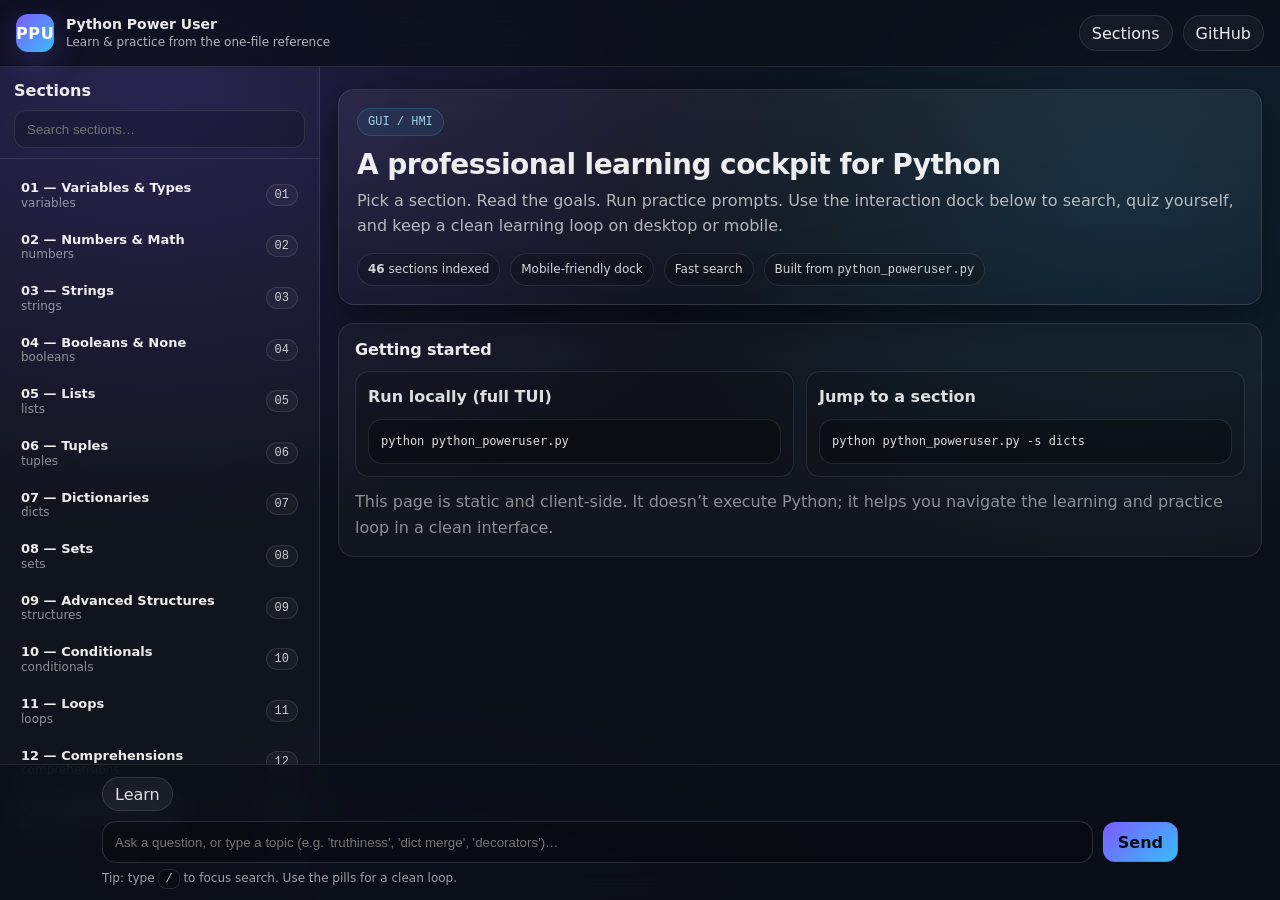
==== docs/index.html @ 06b6f8d7 "UI: make lesson step pills clickable Render flow step pills as buttons and handle step navigation so" ====
<!doctype html>
<html lang="en">
  <head>
    <meta charset="UTF-8" />
    <meta name="viewport" content="width=device-width,initial-scale=1" />
    <meta name="description" content="Python Power User — interactive learning interface for the one-file Python reference." />
    <title>Python Power User</title>
    <link rel="icon" href="./assets/favicon.svg" type="image/svg+xml" />
    <link rel="stylesheet" href="./assets/app.css?v=2026-04-15-ppu-flow-16" />
  </head>
  <body>
    <div class="app" id="appRoot">
      <header class="topbar">
        <div class="brand">
          <div class="brandMark" aria-hidden="true">PPU</div>
          <div class="brandText">
            <div class="brandTitle">Python Power User</div>
            <div class="brandSubtitle">Learn & practice from the one-file reference</div>
          </div>
        </div>

        <div class="topActions">
          <button class="ghost" id="btnToggleNav" type="button" aria-label="Toggle navigation">Sections</button>
          <a class="ghost" href="https://github.com/StewAlexander-com/Python-Power-User" target="_blank" rel="noreferrer">GitHub</a>
        </div>
      </header>

      <div class="shell">
        <aside class="nav" id="nav">
          <div class="navHeader">
            <div class="navTitle">Sections</div>
            <div class="navSearchWrap">
              <input id="sectionSearch" class="navSearch" type="search" placeholder="Search sections…" autocomplete="off" />
            </div>
          </div>
          <div class="navList" id="navList" role="list"></div>
        </aside>

        <main class="main" id="main">
          <div class="hero" id="hero">
            <div class="heroKicker">GUI / HMI</div>
            <h1 class="heroTitle">A professional learning cockpit for Python</h1>
            <p class="heroBody">
              Pick a section. Read the goals. Run practice prompts. Use the interaction dock below to search, quiz yourself,
              and keep a clean learning loop on desktop or mobile.
            </p>
            <div class="heroChips" id="heroChips"></div>
          </div>

          <article class="content" id="content" aria-live="polite">
            <section class="card">
              <div class="cardTitle">Getting started</div>
              <div class="cardBody">
                <div class="callouts">
                  <div class="callout">
                    <div class="calloutTitle">Run locally (full TUI)</div>
                    <pre class="code"><code>python python_poweruser.py</code></pre>
                  </div>
                  <div class="callout">
                    <div class="calloutTitle">Jump to a section</div>
                    <pre class="code"><code>python python_poweruser.py -s dicts</code></pre>
                  </div>
                </div>
                <div class="muted">
                  This page is static and client-side. It doesn’t execute Python; it helps you navigate the learning and practice
                  loop in a clean interface.
                </div>
              </div>
            </section>
          </article>
        </main>
      </div>

      <section class="dock" id="dock" aria-label="Interaction dock">
        <div class="dockInner">
          <div class="dockPills" id="dockPills" role="list">
            <button class="pill" type="button" data-action="learn">Learn</button>
          </div>

          <form class="dockRow" id="dockForm">
            <label class="srOnly" for="dockInput">Ask or search</label>
            <input
              id="dockInput"
              class="dockInput"
              type="text"
              placeholder="Ask a question, or type a topic (e.g. 'truthiness', 'dict merge', 'decorators')…"
              autocomplete="off"
            />
            <button class="primary" type="submit">Send</button>
          </form>
          <div class="dockHint" id="dockHint">Tip: type <span class="kbd">/</span> to focus search. Use the pills for a clean loop.</div>
        </div>
      </section>
    </div>

    <script type="module" src="./assets/app.js?v=2026-04-15-ppu-flow-16"></script>
  </body>
</html>
---- docs/assets/app.css ----
:root{
  --bg: #0b0f18;
  --panel: rgba(255,255,255,.04);
  --panel2: rgba(255,255,255,.06);
  --border: rgba(255,255,255,.10);
  --text: rgba(255,255,255,.92);
  --muted: rgba(255,255,255,.68);
  --muted2: rgba(255,255,255,.52);
  --accent: #7c5cff;
  --accent2: #38bdf8;
  --danger: #fb7185;
  --shadow: 0 12px 48px rgba(0,0,0,.55);
  --radius: 16px;
  --radius2: 12px;
  --mono: ui-monospace, SFMono-Regular, Menlo, Monaco, Consolas, "Liberation Mono","Courier New", monospace;
  --sans: ui-sans-serif, system-ui, -apple-system, Segoe UI, Roboto, "Helvetica Neue", Arial, "Noto Sans", "Liberation Sans", sans-serif;
}

*{ box-sizing: border-box; }
html,body{ height:100%; }
body{
  margin:0;
  font-family: var(--sans);
  color: var(--text);
  background:
    radial-gradient(1200px 800px at 12% 10%, rgba(124,92,255,.22), transparent 55%),
    radial-gradient(900px 700px at 88% 20%, rgba(56,189,248,.14), transparent 55%),
    radial-gradient(900px 700px at 35% 120%, rgba(124,92,255,.10), transparent 55%),
    var(--bg);
}

.srOnly{
  position:absolute !important;
  width:1px;height:1px;
  padding:0;margin:-1px;
  overflow:hidden;clip:rect(0,0,0,0);
  white-space:nowrap;border:0;
}

.app{
  min-height:100%;
  display:flex;
  flex-direction:column;
}

.topbar{
  position:sticky;
  top:0;
  z-index:40;
  display:flex;
  align-items:center;
  justify-content:space-between;
  padding:14px 16px;
  backdrop-filter: blur(14px);
  background: rgba(11,15,24,.72);
  border-bottom:1px solid var(--border);
}

.brand{ display:flex; gap:12px; align-items:center; }
.brandMark{
  width:38px;height:38px;
  border-radius: 12px;
  display:grid; place-items:center;
  font-weight: 800;
  letter-spacing:.6px;
  color:white;
  background: linear-gradient(135deg, rgba(124,92,255,1), rgba(56,189,248,1));
  box-shadow: 0 10px 30px rgba(124,92,255,.25);
}
.brandTitle{ font-weight: 750; font-size: 14px; line-height: 1.1; }
.brandSubtitle{ font-size:12px; color:var(--muted); margin-top:2px; }
.topActions{ display:flex; gap:10px; align-items:center; }

button, a{
  font: inherit;
}
a{ color: inherit; text-decoration: none; }

.ghost{
  display:inline-flex;
  align-items:center;
  gap:8px;
  height:36px;
  padding:0 12px;
  border-radius: 999px;
  border:1px solid var(--border);
  background: rgba(255,255,255,.04);
  color: var(--text);
  cursor:pointer;
}
.ghost:hover{ background: rgba(255,255,255,.06); }

.primary{
  height:40px;
  padding:0 14px;
  border-radius: 12px;
  border: 1px solid rgba(124,92,255,.45);
  background: linear-gradient(135deg, rgba(124,92,255,1), rgba(56,189,248,1));
  color: #07101a;
  font-weight: 750;
  cursor:pointer;
}
.primary:hover{ filter: brightness(1.04); }

.shell{
  flex:1;
  display:grid;
  grid-template-columns: 320px 1fr;
  min-height: 0;
}

.nav{
  border-right:1px solid var(--border);
  background: rgba(255,255,255,.02);
  min-height:0;
}

@keyframes nudgePulse {
  0%   { box-shadow: 0 0 0 rgba(124,92,255,0); border-color: rgba(255,255,255,.10); }
  30%  { box-shadow: 0 0 0 7px rgba(124,92,255,.16), 0 0 44px rgba(56,189,248,.22); border-color: rgba(124,92,255,.45); }
  70%  { box-shadow: 0 0 0 12px rgba(56,189,248,.14), 0 0 56px rgba(124,92,255,.22); border-color: rgba(56,189,248,.40); }
  100% { box-shadow: 0 0 0 rgba(124,92,255,0); border-color: rgba(255,255,255,.10); }
}

@keyframes nudgeGlowCard {
  0%   { box-shadow: var(--shadow); transform: translateY(0); }
  35%  { box-shadow: 0 12px 48px rgba(0,0,0,.55), 0 0 0 7px rgba(124,92,255,.16), 0 0 58px rgba(56,189,248,.16); transform: translateY(-1px); }
  100% { box-shadow: var(--shadow); transform: translateY(0); }
}

.navNudgePulse{
  animation: nudgePulse 1.6s ease-out 1;
}

.inputNudgePulse{
  animation: nudgePulse 1.6s ease-out 1;
}

.listNudgePulse{
  animation: nudgePulse 1.6s ease-out 1;
}

.nudgeCardPulse{
  animation: nudgeGlowCard 1.4s ease-out 1;
  border-color: rgba(124,92,255,.32);
}

.nudgeSteps{
  margin-top: 10px;
  display:flex;
  flex-wrap: wrap;
  gap: 10px;
}
.nudgeStep{
  display:flex;
  align-items:center;
  gap: 8px;
  padding: 8px 10px;
  border-radius: 999px;
  border: 1px solid rgba(255,255,255,.10);
  background: rgba(0,0,0,.16);
  color: rgba(255,255,255,.78);
  font-size: 12px;
}
.nudgeStepNum{
  width: 18px;
  height: 18px;
  border-radius: 999px;
  display:grid;
  place-items:center;
  font-family: var(--mono);
  font-size: 11px;
  color: rgba(255,255,255,.92);
  background: linear-gradient(135deg, rgba(124,92,255,1), rgba(56,189,248,1));
}
.nudgeHint{
  margin-top: 10px;
}
.navHeader{
  padding:14px 14px 10px;
  border-bottom:1px solid var(--border);
}
.navTitle{ font-weight: 750; margin-bottom: 10px; }
.navSearchWrap{ display:flex; }
.navSearch{
  width:100%;
  height:38px;
  padding:0 12px;
  border-radius: 12px;
  border: 1px solid var(--border);
  background: rgba(0,0,0,.18);
  color: var(--text);
  outline:none;
}
.navSearch:focus{ border-color: rgba(56,189,248,.45); box-shadow: 0 0 0 4px rgba(56,189,248,.12); }

.navList{
  padding:10px;
  overflow:auto;
  height: calc(100vh - 64px - 140px);
}

.navItem{
  display:flex;
  align-items:center;
  justify-content:space-between;
  gap:10px;
  padding:10px 10px;
  border-radius: 12px;
  border:1px solid transparent;
  cursor:pointer;
}
.navItem:hover{ background: rgba(255,255,255,.04); border-color: rgba(255,255,255,.06); }
.navItem[aria-selected="true"]{ background: rgba(124,92,255,.14); border-color: rgba(124,92,255,.30); }
.navItemTitle{ font-weight:650; font-size: 13px; line-height: 1.2; }
.navItemMeta{ color: var(--muted2); font-size: 12px; }
.badge{
  font-family: var(--mono);
  font-size: 12px;
  padding: 3px 8px;
  border-radius: 999px;
  border: 1px solid rgba(255,255,255,.10);
  color: rgba(255,255,255,.78);
  background: rgba(255,255,255,.04);
}

.main{
  min-height:0;
  overflow:auto;
  padding: 22px 18px 170px;
}

.hero{
  max-width: 980px;
  margin: 0 auto 18px;
  padding: 18px 18px;
  border-radius: var(--radius);
  border: 1px solid var(--border);
  background: linear-gradient(180deg, rgba(255,255,255,.06), rgba(255,255,255,.02));
  box-shadow: var(--shadow);
}
.heroKicker{
  display:inline-block;
  font-family: var(--mono);
  font-size: 12px;
  padding: 6px 10px;
  border-radius: 999px;
  border: 1px solid rgba(56,189,248,.22);
  background: rgba(56,189,248,.08);
  color: rgba(209, 250, 229, .0);
  color: rgba(180, 230, 255, .88);
}
.heroTitle{ margin: 12px 0 8px; font-size: 28px; letter-spacing: -0.02em; }
.heroBody{ margin:0 0 14px; color: var(--muted); line-height: 1.55; }
.heroChips{ display:flex; flex-wrap:wrap; gap:10px; }
.chip{
  border-radius: 999px;
  padding: 8px 10px;
  border: 1px solid rgba(255,255,255,.10);
  background: rgba(0,0,0,.16);
  color: rgba(255,255,255,.82);
  font-size: 12px;
}

.content{
  max-width: 980px;
  margin: 0 auto;
  display:flex;
  flex-direction:column;
  gap: 12px;
}
.card{
  border-radius: var(--radius);
  border:1px solid var(--border);
  background: rgba(255,255,255,.03);
  padding: 16px 16px;
}
.cardTitle{
  font-weight: 800;
  letter-spacing: -.01em;
  margin-bottom: 10px;
}
.cardBody{ color: var(--muted); line-height: 1.6; }
.muted{ color: var(--muted2); }

.callouts{
  display:grid;
  grid-template-columns: 1fr 1fr;
  gap: 12px;
  margin: 12px 0;
}

.practiceRow{
  display:flex;
  align-items:center;
  gap: 10px;
  padding: 12px;
  border-radius: 14px;
  border: 1px solid rgba(255,255,255,.10);
  background: rgba(0,0,0,.16);
}
.practiceLabel{
  font-family: var(--mono);
  font-size: 12px;
  padding: 6px 10px;
  border-radius: 999px;
  border: 1px solid rgba(56,189,248,.22);
  background: rgba(56,189,248,.08);
  color: rgba(180, 230, 255, .92);
  flex: 0 0 auto;
}
.practicePrompt{
  color: rgba(255,255,255,.78);
  font-size: 13px;
  line-height: 1.35;
  flex: 1 1 auto;
  min-width: 0;
}
.practicePromptTitle{
  font-family: var(--mono);
  font-size: 12px;
  color: rgba(180, 230, 255, .92);
  margin-bottom: 6px;
}
.practicePromptText{
  color: rgba(255,255,255,.92);
  font-weight: 750;
}
.practicePromptContextTitle{
  margin-top: 10px;
  font-family: var(--mono);
  font-size: 12px;
  color: rgba(255,255,255,.70);
}
.practiceCTA{
  flex: 0 0 auto;
  border-color: rgba(124,92,255,.30);
  box-shadow: 0 0 0 rgba(124,92,255,0);
}
.practiceCTA:hover{
  border-color: rgba(56,189,248,.35);
  box-shadow: 0 0 0 6px rgba(56,189,248,.10), 0 0 30px rgba(124,92,255,.14);
}

/* Teachings entry row (hide practice by default on section card) */
.learnRow{
  display:flex;
  align-items:flex-start;
  gap: 10px;
  padding: 12px;
  border-radius: 14px;
  border: 1px solid rgba(255,255,255,.10);
  background: rgba(0,0,0,.16);
}
.learnLabel{
  font-family: var(--mono);
  font-size: 12px;
  padding: 6px 10px;
  border-radius: 999px;
  border: 1px solid rgba(56,189,248,.22);
  background: rgba(56,189,248,.08);
  color: rgba(180, 230, 255, .92);
  flex: 0 0 auto;
}
.learnBody{ flex: 1 1 auto; min-width: 0; }
.learnTitle{
  color: rgba(255,255,255,.92);
  font-weight: 850;
  letter-spacing: -0.01em;
}
.learnActions{
  display:flex;
  gap: 10px;
  flex-wrap:wrap;
  margin-top: 10px;
}

.practiceFlow{
  display:flex;
  flex-wrap:wrap;
  gap: 10px;
}
.practiceStep{
  display:flex;
  align-items:center;
  gap: 8px;
  padding: 8px 10px;
  border-radius: 999px;
  border: 1px solid rgba(255,255,255,.10);
  background: rgba(0,0,0,.16);
  color: rgba(255,255,255,.78);
  font-size: 12px;
}

.answerBox{
  border-radius: 14px;
  border: 1px solid rgba(124,92,255,.22);
  background: linear-gradient(180deg, rgba(124,92,255,.10), rgba(0,0,0,.14));
  padding: 12px;
}
.answerLabel{
  display:block;
  font-weight: 800;
  color: rgba(255,255,255,.90);
  margin-bottom: 8px;
}
.answerInput{
  width: 100%;
  resize: vertical;
  min-height: 88px;
  padding: 10px 10px;
  border-radius: 14px;
  border: 1px solid rgba(255,255,255,.14);
  background: rgba(0,0,0,.22);
  color: var(--text);
  outline:none;
  font-family: var(--mono);
  font-size: 12px;
  line-height: 1.5;
}
.answerInput:focus{
  border-color: rgba(56,189,248,.45);
  box-shadow: 0 0 0 4px rgba(56,189,248,.12);
}
.answerActions{
  display:flex;
  gap: 10px;
  flex-wrap:wrap;
  margin-top: 10px;
  align-items:center;
}
.answerActions .spacer{
  flex: 1 1 auto;
}

/* Progressive learning flow (reduce clutter, emphasize the question) */
.flowSteps{
  display:flex;
  gap:8px;
  overflow:auto;
  padding-bottom: 10px;
  margin-bottom: 10px;
}
.flowStep{
  flex: 0 0 auto;
  display:flex;
  align-items:center;
  gap:8px;
  padding: 8px 10px;
  border-radius: 999px;
  border: 1px solid rgba(255,255,255,.10);
  background: rgba(0,0,0,.16);
  color: rgba(255,255,255,.72);
  font-size: 12px;
  cursor: pointer;
  user-select: none;
  appearance: none;
  -webkit-appearance: none;
  text-align: left;
}
.flowStep:disabled{
  opacity: .6;
  cursor: not-allowed;
}
.flowStep:hover{
  border-color: rgba(255,255,255,.18);
}
.flowStep.active{
  border-color: rgba(56,189,248,.35);
  background: rgba(56,189,248,.08);
  color: rgba(255,255,255,.86);
}
.flowStep.done{
  border-color: rgba(124,92,255,.22);
  background: rgba(124,92,255,.08);
}
.flowStepNum{
  width: 18px;
  height: 18px;
  border-radius: 999px;
  display:grid;
  place-items:center;
  font-family: var(--mono);
  font-size: 11px;
  color: rgba(255,255,255,.92);
  background: linear-gradient(135deg, rgba(124,92,255,1), rgba(56,189,248,1));
}
.flowStepText{ white-space: nowrap; }
.flowPanel{ margin-top: 6px; }
.flowHeadline{
  font-weight: 850;
  color: rgba(255,255,255,.92);
  letter-spacing: -0.01em;
  margin: 6px 0 10px;
}
.flowPromptBig{
  border-radius: 14px;
  border: 1px solid rgba(56,189,248,.22);
  background: linear-gradient(180deg, rgba(56,189,248,.10), rgba(0,0,0,.14));
  padding: 12px;
}
.flowPromptLabel{
  font-family: var(--mono);
  font-size: 12px;
  color: rgba(180, 230, 255, .92);
  margin-bottom: 6px;
}
.flowPromptText{
  color: rgba(255,255,255,.92);
  font-size: 16px;
  line-height: 1.4;
  font-weight: 750;
}
.flowActions{
  margin-top: 10px;
  display:flex;
  gap: 10px;
  flex-wrap:wrap;
  align-items:center;
}
.flowNav{
  display:flex;
  gap: 10px;
  flex-wrap:wrap;
  align-items:center;
  margin-top: 14px;
  padding-top: 12px;
  border-top: 1px solid rgba(255,255,255,.08);
}
.flowNav .spacer{ flex: 1 1 auto; }
.flowTeachings{
  display:grid;
  grid-template-columns: 1fr 1fr;
  gap: 10px;
}
.flowTeach{
  border-radius: 14px;
  border: 1px solid rgba(255,255,255,.10);
  background: rgba(255,255,255,.03);
  padding: 12px;
}
.flowTeachTitle{
  font-family: var(--mono);
  font-size: 12px;
  color: rgba(56,189,248,.92);
  margin-bottom: 6px;
}
.flowTeachBody{ color: var(--muted); }
.flowList{
  display:flex;
  flex-direction:column;
  gap: 10px;
  margin-top: 10px;
}
.flowListItem{
  text-align:left;
  display:flex;
  gap: 10px;
  align-items:flex-start;
  padding: 12px;
  border-radius: 14px;
  border: 1px solid rgba(255,255,255,.10);
  background: rgba(0,0,0,.16);
  color: rgba(255,255,255,.86);
  cursor:pointer;
}
.flowListItem:hover{ border-color: rgba(56,189,248,.26); }
.flowListItem.active{
  border-color: rgba(124,92,255,.30);
  box-shadow: 0 0 0 6px rgba(124,92,255,.10);
}
.flowListNum{
  flex: 0 0 auto;
  width: 22px;
  height: 22px;
  border-radius: 999px;
  display:grid;
  place-items:center;
  font-family: var(--mono);
  font-size: 11px;
  background: rgba(255,255,255,.06);
  border: 1px solid rgba(255,255,255,.10);
  color: rgba(255,255,255,.86);
}
.flowListText{ flex: 1 1 auto; line-height: 1.35; }
.flowAnswerInput{ font-size: 13px; }
.flowEval{ margin-top: 12px; display:flex; flex-direction:column; gap: 10px; }
.flowEvalRow{
  border-radius: 14px;
  border: 1px solid rgba(255,255,255,.10);
  background: rgba(0,0,0,.16);
  padding: 12px;
}
.flowEvalQ{ display:flex; gap: 10px; align-items:flex-start; }
.flowEvalNum{
  font-family: var(--mono);
  font-size: 12px;
  padding: 4px 8px;
  border-radius: 999px;
  border: 1px solid rgba(255,255,255,.10);
  background: rgba(255,255,255,.04);
  color: rgba(255,255,255,.78);
  flex: 0 0 auto;
}
.flowEvalText{ color: rgba(255,255,255,.86); line-height: 1.35; }
.flowEvalBtns{ margin-top: 10px; display:flex; gap: 10px; flex-wrap:wrap; }
.flowGradeBtn{
  height: 34px;
  padding: 0 12px;
  border-radius: 999px;
  border: 1px solid rgba(255,255,255,.12);
  background: rgba(255,255,255,.05);
  color: rgba(255,255,255,.86);
  cursor:pointer;
}
.flowGradeBtn.active{
  border-color: rgba(56,189,248,.35);
  background: rgba(56,189,248,.10);
}
.flowFeedback{ display:flex; gap: 10px; flex-wrap:wrap; margin-top: 10px; }
.flowFeedbackStat{
  display:flex;
  align-items:center;
  gap: 8px;
  padding: 8px 10px;
  border-radius: 999px;
  border: 1px solid rgba(255,255,255,.10);
  background: rgba(0,0,0,.16);
  color: rgba(255,255,255,.86);
  font-size: 12px;
}

/* Teachings list */
.teachList{
  margin: 10px 0 12px;
  padding: 0;
  list-style: none;
  display:flex;
  flex-direction:column;
  gap: 10px;
}
.teachHeading{
  padding: 8px 2px 0;
  border: 0;
  background: transparent;
  color: rgba(255,255,255,.92);
  font-weight: 900;
  letter-spacing: -0.01em;
  font-size: 14px;
}
.teachItem{
  display: grid;
  grid-template-columns: 14px 1fr;
  column-gap: 6px;
  padding: 12px 12px;
  border-radius: 14px;
  border: 1px solid rgba(255,255,255,.10);
  background: rgba(0,0,0,.16);
  color: rgba(255,255,255,.86);
  line-height: 1.45;
}
.teachItem::before{
  content: "•";
  grid-column: 1;
  grid-row: 1;
  display:block;
  width: 14px;
  color: rgba(56,189,248,.85);
  font-weight: 900;
}
.teachText{
  grid-column: 2;
  display:block;
  color: rgba(255,255,255,.90);
  font-weight: 750;
}
.teachExample{
  grid-column: 2;
  margin-top: 10px;
}
.teachExample .code{
  margin: 0;
  background: rgba(0,0,0,.22);
}

@media (max-width: 980px){
  .flowTeachings{ grid-template-columns: 1fr; }
}
.callout{
  border-radius: 14px;
  border: 1px solid rgba(255,255,255,.10);
  background: rgba(0,0,0,.16);
  padding: 12px;
}
.calloutTitle{ font-weight: 700; color: rgba(255,255,255,.86); margin-bottom: 8px; }

.sectionHeader{
  display:flex;
  align-items:flex-start;
  justify-content:space-between;
  gap: 12px;
}
.sectionTitle{
  font-size: 22px;
  font-weight: 850;
  margin: 0 0 8px;
  letter-spacing: -0.02em;
}
.sectionKey{
  font-family: var(--mono);
  color: rgba(255,255,255,.70);
  font-size: 12px;
}
.goals{
  display:grid;
  grid-template-columns: 1fr 1fr;
  gap: 10px;
  margin-top: 10px;
}
.goal{
  border-radius: 14px;
  border: 1px solid rgba(255,255,255,.10);
  background: rgba(255,255,255,.03);
  padding: 12px;
}
.goalTitle{
  font-family: var(--mono);
  font-size: 12px;
  color: rgba(56,189,248,.92);
  margin-bottom: 6px;
}
.goalText{ color: var(--muted); }

.code{
  margin: 10px 0 0;
  padding: 12px;
  border-radius: 14px;
  border: 1px solid rgba(255,255,255,.10);
  background: rgba(0,0,0,.26);
  overflow:auto;
  font-family: var(--mono);
  font-size: 12px;
  line-height: 1.5;
  color: rgba(255,255,255,.86);
}

/* Rendered comment-markdown blocks (human readable) */
.mdBlock{
  margin-top: 10px;
  padding: 12px;
  border-radius: 14px;
  border: 1px solid rgba(255,255,255,.10);
  background: rgba(0,0,0,.18);
  color: rgba(255,255,255,.86);
}
.mdH{
  font-weight: 950;
  color: rgba(255,255,255,.92);
  letter-spacing: -0.01em;
  margin: 0 0 8px;
  font-size: 16px;
  line-height: 1.25;
}
.mdP{
  margin: 8px 0 0;
  color: rgba(255,255,255,.84);
  line-height: 1.55;
}
.mdList{
  margin: 8px 0 0;
  padding-left: 18px;
}
.mdLi{ margin: 6px 0; color: rgba(255,255,255,.84); }
.mdCallout{
  margin-top: 10px;
  padding: 10px 10px;
  border-radius: 12px;
  border: 1px solid rgba(56,189,248,.22);
  background: rgba(56,189,248,.08);
  color: rgba(180, 230, 255, .92);
}
.mdWarn{
  margin-top: 10px;
  padding: 10px 10px;
  border-radius: 12px;
  border: 1px solid rgba(251,113,133,.25);
  background: rgba(251,113,133,.08);
  color: rgba(255,255,255,.90);
}
.mdRawLabel{
  margin-top: 12px;
  font-family: var(--mono);
  font-size: 12px;
  color: rgba(255,255,255,.70);
}

.dock{
  position: fixed;
  left: 0; right: 0; bottom: 0;
  z-index: 50;
  border-top: 1px solid var(--border);
  background: rgba(11,15,24,.78);
  backdrop-filter: blur(14px);
}
.dockInner{
  max-width: 1100px;
  margin: 0 auto;
  padding: 12px 12px 14px;
}
.dockPills{
  display:flex;
  gap: 10px;
  overflow:auto;
  padding-bottom: 10px;
}
.pill{
  flex: 0 0 auto;
  height: 34px;
  padding: 0 12px;
  border-radius: 999px;
  border: 1px solid rgba(255,255,255,.12);
  background: rgba(255,255,255,.05);
  color: rgba(255,255,255,.86);
  cursor:pointer;
}
.pill:hover{ background: rgba(255,255,255,.07); }

.dockRow{
  display:flex;
  gap: 10px;
  align-items:center;
}
.dockInput{
  flex:1;
  height: 42px;
  padding: 0 12px;
  border-radius: 14px;
  border: 1px solid rgba(255,255,255,.14);
  background: rgba(0,0,0,.22);
  color: var(--text);
  outline:none;
}
.dockInput:focus{ border-color: rgba(124,92,255,.45); box-shadow: 0 0 0 4px rgba(124,92,255,.12); }
.dockHint{
  margin-top: 8px;
  font-size: 12px;
  color: rgba(255,255,255,.60);
}
.kbd{
  font-family: var(--mono);
  padding: 2px 6px;
  border-radius: 8px;
  border: 1px solid rgba(255,255,255,.12);
  background: rgba(0,0,0,.18);
  color: rgba(255,255,255,.78);
}

@media (max-width: 980px){
  .shell{ grid-template-columns: 280px 1fr; }
  .callouts{ grid-template-columns: 1fr; }
  .goals{ grid-template-columns: 1fr; }
  .practiceRow{ align-items:flex-start; }
}

@media (max-width: 820px){
  .shell{ grid-template-columns: 1fr; }
  .nav{
    position: fixed;
    top: 64px;
    left: 0;
    right: 0;
    height: calc(100vh - 64px - 140px);
    transform: translateY(-8px);
    opacity: 0;
    pointer-events: none;
    transition: opacity .18s ease, transform .18s ease;
    border-right: none;
    border-bottom: 1px solid var(--border);
    z-index: 45;
  }
  .nav[data-open="true"]{
    opacity: 1;
    transform: translateY(0);
    pointer-events: auto;
  }
  .navList{ height: calc(100% - 78px); }
  .main{ padding-bottom: 190px; }
  .heroTitle{ font-size: 24px; }
}
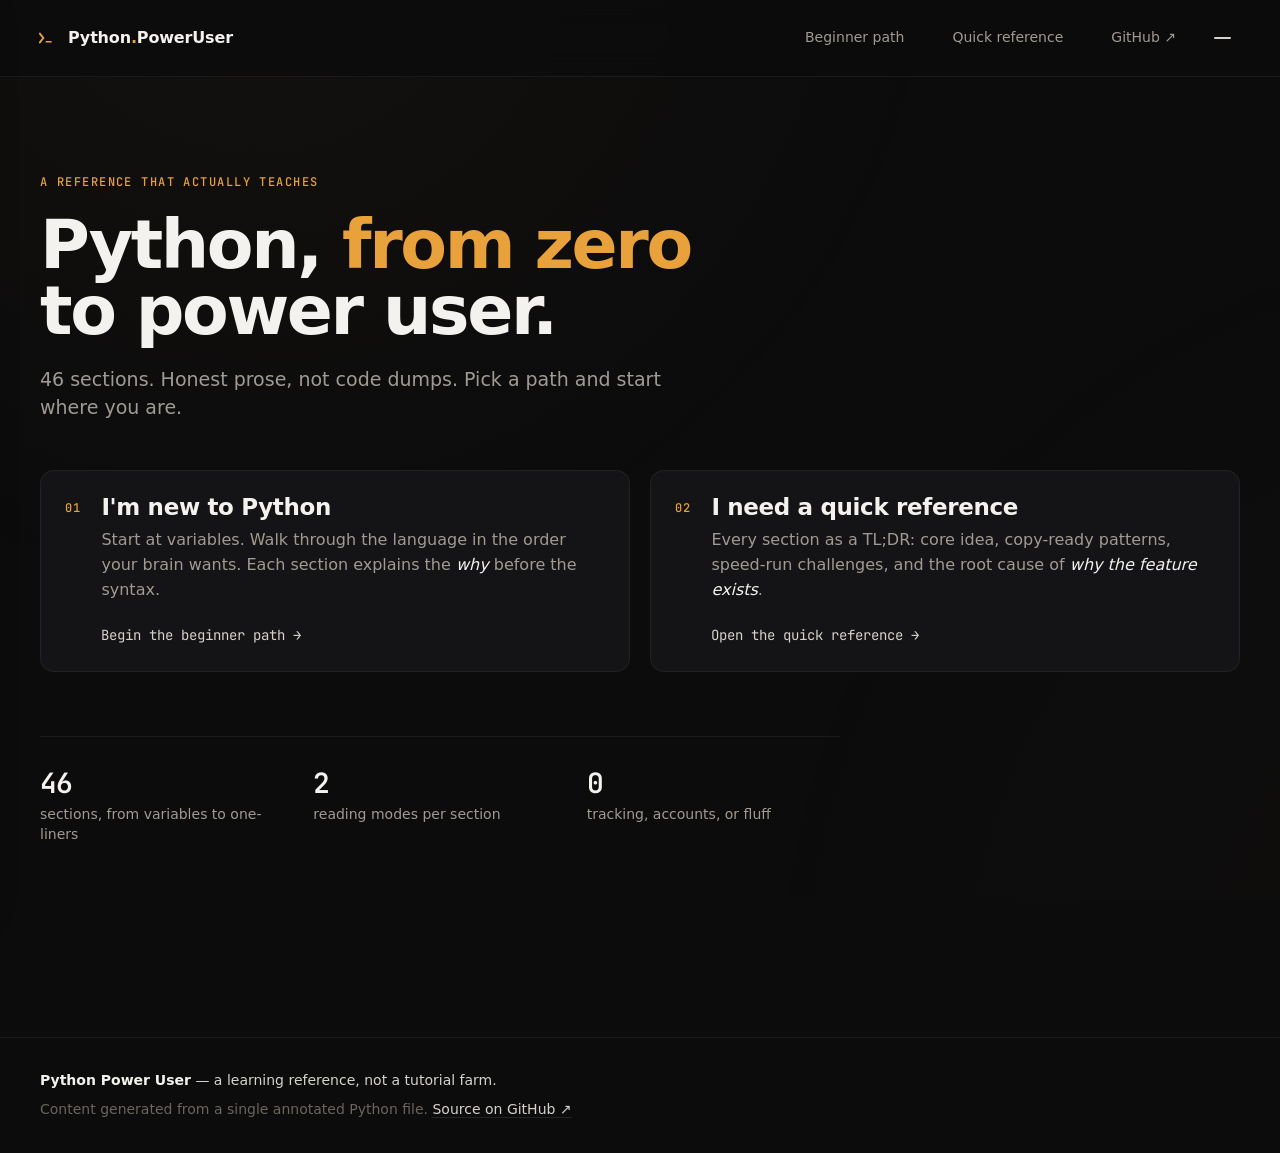
==== commit 149f5853: "Rebuild GitHub Pages: teaching-first, mobile-first, poka-yoke Ground-up rewrite of docs/ — the previ" ====
--- a/docs/index.html
+++ b/docs/index.html
@@ -1,99 +1,199 @@
 <!doctype html>
 <html lang="en">
-  <head>
-    <meta charset="UTF-8" />
-    <meta name="viewport" content="width=device-width,initial-scale=1" />
-    <meta name="description" content="Python Power User — interactive learning interface for the one-file Python reference." />
-    <title>Python Power User</title>
-    <link rel="icon" href="./assets/favicon.svg" type="image/svg+xml" />
-    <link rel="stylesheet" href="./assets/app.css?v=2026-04-15-ppu-flow-16" />
-  </head>
-  <body>
-    <div class="app" id="appRoot">
-      <header class="topbar">
-        <div class="brand">
-          <div class="brandMark" aria-hidden="true">PPU</div>
-          <div class="brandText">
-            <div class="brandTitle">Python Power User</div>
-            <div class="brandSubtitle">Learn & practice from the one-file reference</div>
+<head>
+<meta charset="utf-8" />
+<meta name="viewport" content="width=device-width, initial-scale=1, viewport-fit=cover" />
+<meta name="color-scheme" content="dark" />
+<meta name="theme-color" content="#0f0f10" />
+<title>Python Power User — a reference that actually teaches</title>
+<meta name="description" content="46 sections from zero to power user. Clean, dark, and honest about what you need to know." />
+<link rel="icon" href="assets/favicon.svg" type="image/svg+xml" />
+
+<!-- Fonts: Satoshi (Fontshare) + JetBrains Mono (Google) -->
+<link rel="preconnect" href="https://fonts.googleapis.com">
+<link rel="preconnect" href="https://fonts.gstatic.com" crossorigin>
+<link rel="preconnect" href="https://api.fontshare.com">
+<link href="https://fonts.googleapis.com/css2?family=JetBrains+Mono:wght@400;500;600&display=swap" rel="stylesheet">
+<link href="https://api.fontshare.com/v2/css?f[]=satoshi@400,500,700,900&display=swap" rel="stylesheet">
+
+<link rel="stylesheet" href="base.css" />
+<link rel="stylesheet" href="style.css" />
+</head>
+<body>
+
+<!-- ============ TOP BAR ============ -->
+<header class="topbar" id="topbar">
+  <a class="brand" href="#/" aria-label="Python Power User home">
+    <svg class="brand__mark" viewBox="0 0 64 64" aria-hidden="true">
+      <path d="M18 22 L26 32 L18 42" fill="none" stroke="currentColor" stroke-width="4.5" stroke-linecap="round" stroke-linejoin="round"/>
+      <rect x="31" y="39" width="14" height="3.5" rx="1" fill="currentColor"/>
+    </svg>
+    <span class="brand__name">Python<span class="brand__dot">.</span>PowerUser</span>
+  </a>
+  <nav class="topbar__nav" aria-label="Primary">
+    <a href="#/beginner" class="topbar__link" data-path="beginner">Beginner path</a>
+    <a href="#/power" class="topbar__link" data-path="power">Quick reference</a>
+    <a href="https://github.com/stewalexander-com/Python-Power-User" target="_blank" rel="noopener" class="topbar__link topbar__link--ghost">
+      GitHub <span aria-hidden="true">↗</span>
+    </a>
+  </nav>
+  <button class="topbar__menu" id="menuBtn" aria-label="Open section list" aria-expanded="false" aria-controls="drawer">
+    <span></span><span></span><span></span>
+  </button>
+</header>
+
+<!-- ============ MOBILE / DRAWER SECTION LIST ============ -->
+<div class="drawer-backdrop" id="drawerBackdrop" hidden></div>
+<aside class="drawer" id="drawer" aria-label="Section list" hidden>
+  <div class="drawer__head">
+    <h2>Sections</h2>
+    <button class="drawer__close" id="drawerClose" aria-label="Close section list">
+      <svg viewBox="0 0 24 24" width="20" height="20" aria-hidden="true"><path d="M6 6l12 12M18 6L6 18" stroke="currentColor" stroke-width="2" stroke-linecap="round"/></svg>
+    </button>
+  </div>
+  <label class="drawer__search">
+    <svg viewBox="0 0 24 24" width="16" height="16" aria-hidden="true"><circle cx="11" cy="11" r="7" fill="none" stroke="currentColor" stroke-width="2"/><path d="M20 20l-3.5-3.5" stroke="currentColor" stroke-width="2" stroke-linecap="round"/></svg>
+    <input type="search" id="drawerSearch" placeholder="Search 46 sections…" autocomplete="off" />
+  </label>
+  <nav class="drawer__list" id="drawerList" aria-label="All sections"></nav>
+</aside>
+
+<!-- ============ MAIN ============ -->
+<main id="main" class="main">
+
+  <!-- HERO / HOME ROUTE -->
+  <section class="hero" id="view-home" data-view="home">
+    <div class="hero__inner">
+      <p class="eyebrow">A reference that actually teaches</p>
+      <h1 class="hero__title">
+        Python, <span class="amber">from zero</span><br />
+        to power user.
+      </h1>
+      <p class="hero__lede">
+        46 sections. Honest prose, not code dumps. Pick a path and start where you are.
+      </p>
+
+      <div class="paths">
+        <a href="#/beginner" class="path path--beginner">
+          <div class="path__num">01</div>
+          <div class="path__body">
+            <h3 class="path__title">I'm new to Python</h3>
+            <p class="path__desc">
+              Start at variables. Walk through the language in the order your brain wants. Each section explains the <em>why</em> before the syntax.
+            </p>
+            <span class="path__cta">Begin the beginner path →</span>
           </div>
-        </div>
+        </a>
 
-        <div class="topActions">
-          <button class="ghost" id="btnToggleNav" type="button" aria-label="Toggle navigation">Sections</button>
-          <a class="ghost" href="https://github.com/StewAlexander-com/Python-Power-User" target="_blank" rel="noreferrer">GitHub</a>
-        </div>
-      </header>
-
-      <div class="shell">
-        <aside class="nav" id="nav">
-          <div class="navHeader">
-            <div class="navTitle">Sections</div>
-            <div class="navSearchWrap">
-              <input id="sectionSearch" class="navSearch" type="search" placeholder="Search sections…" autocomplete="off" />
-            </div>
+        <a href="#/power" class="path path--power">
+          <div class="path__num">02</div>
+          <div class="path__body">
+            <h3 class="path__title">I need a quick reference</h3>
+            <p class="path__desc">
+              Every section as a TL;DR: core idea, copy-ready patterns, speed-run challenges, and the root cause of <em>why the feature exists</em>.
+            </p>
+            <span class="path__cta">Open the quick reference →</span>
           </div>
-          <div class="navList" id="navList" role="list"></div>
-        </aside>
-
-        <main class="main" id="main">
-          <div class="hero" id="hero">
-            <div class="heroKicker">GUI / HMI</div>
-            <h1 class="heroTitle">A professional learning cockpit for Python</h1>
-            <p class="heroBody">
-              Pick a section. Read the goals. Run practice prompts. Use the interaction dock below to search, quiz yourself,
-              and keep a clean learning loop on desktop or mobile.
-            </p>
-            <div class="heroChips" id="heroChips"></div>
-          </div>
-
-          <article class="content" id="content" aria-live="polite">
-            <section class="card">
-              <div class="cardTitle">Getting started</div>
-              <div class="cardBody">
-                <div class="callouts">
-                  <div class="callout">
-                    <div class="calloutTitle">Run locally (full TUI)</div>
-                    <pre class="code"><code>python python_poweruser.py</code></pre>
-                  </div>
-                  <div class="callout">
-                    <div class="calloutTitle">Jump to a section</div>
-                    <pre class="code"><code>python python_poweruser.py -s dicts</code></pre>
-                  </div>
-                </div>
-                <div class="muted">
-                  This page is static and client-side. It doesn’t execute Python; it helps you navigate the learning and practice
-                  loop in a clean interface.
-                </div>
-              </div>
-            </section>
-          </article>
-        </main>
+        </a>
       </div>
 
-      <section class="dock" id="dock" aria-label="Interaction dock">
-        <div class="dockInner">
-          <div class="dockPills" id="dockPills" role="list">
-            <button class="pill" type="button" data-action="learn">Learn</button>
-          </div>
+      <div class="hero__meta">
+        <div class="meta">
+          <div class="meta__k">46</div>
+          <div class="meta__v">sections, from variables to one-liners</div>
+        </div>
+        <div class="meta">
+          <div class="meta__k">2</div>
+          <div class="meta__v">reading modes per section</div>
+        </div>
+        <div class="meta">
+          <div class="meta__k">0</div>
+          <div class="meta__v">tracking, accounts, or fluff</div>
+        </div>
+      </div>
+    </div>
+  </section>
 
-          <form class="dockRow" id="dockForm">
-            <label class="srOnly" for="dockInput">Ask or search</label>
-            <input
-              id="dockInput"
-              class="dockInput"
-              type="text"
-              placeholder="Ask a question, or type a topic (e.g. 'truthiness', 'dict merge', 'decorators')…"
-              autocomplete="off"
-            />
-            <button class="primary" type="submit">Send</button>
-          </form>
-          <div class="dockHint" id="dockHint">Tip: type <span class="kbd">/</span> to focus search. Use the pills for a clean loop.</div>
+  <!-- SECTION BROWSER (beginner or power) -->
+  <section class="browser" id="view-browser" data-view="browser" hidden>
+    <div class="browser__head">
+      <p class="eyebrow" id="browserEyebrow">Beginner path</p>
+      <h2 class="browser__title" id="browserTitle">The 46 sections</h2>
+      <p class="browser__lede" id="browserLede">
+        Each card shows the core goal. Tap one to read.
+      </p>
+      <div class="browser__tools">
+        <label class="search">
+          <svg viewBox="0 0 24 24" width="16" height="16" aria-hidden="true"><circle cx="11" cy="11" r="7" fill="none" stroke="currentColor" stroke-width="2"/><path d="M20 20l-3.5-3.5" stroke="currentColor" stroke-width="2" stroke-linecap="round"/></svg>
+          <input type="search" id="browserSearch" placeholder="Filter sections…" autocomplete="off" />
+        </label>
+        <div class="toggle" role="tablist" aria-label="Reading mode">
+          <button class="toggle__btn" role="tab" data-mode="beginner" aria-selected="true">Beginner</button>
+          <button class="toggle__btn" role="tab" data-mode="power" aria-selected="false">Power user</button>
         </div>
-      </section>
+      </div>
+    </div>
+    <div class="browser__groups" id="browserGroups" aria-live="polite"></div>
+  </section>
+
+  <!-- SECTION VIEW -->
+  <article class="section" id="view-section" data-view="section" hidden>
+    <header class="section__head">
+      <div class="section__crumbs">
+        <a href="#/" class="crumb">Home</a>
+        <span class="crumb__sep">/</span>
+        <a href="#/beginner" class="crumb" id="crumbPath">Beginner</a>
+        <span class="crumb__sep">/</span>
+        <span class="crumb__cur" id="crumbTitle">Section</span>
+      </div>
+      <p class="section__num" id="secNum">Section 01</p>
+      <h1 class="section__title" id="secTitle">Title</h1>
+      <p class="section__why" id="secWhy">Why this matters…</p>
+
+      <div class="tabs" role="tablist" aria-label="Reading mode">
+        <button class="tabs__btn" role="tab" data-tab="teaching" aria-selected="true">Teaching</button>
+        <button class="tabs__btn" role="tab" data-tab="reference" aria-selected="false">Quick reference</button>
+      </div>
+    </header>
+
+    <div class="section__body" id="secBody">
+      <!-- rendered by app.js -->
     </div>
 
-    <script type="module" src="./assets/app.js?v=2026-04-15-ppu-flow-16"></script>
-  </body>
+    <nav class="section__nav" aria-label="Section navigation">
+      <a href="#" class="secnav secnav--prev" id="secPrev">
+        <span class="secnav__label">Previous</span>
+        <span class="secnav__title">—</span>
+      </a>
+      <a href="#" class="secnav secnav--next" id="secNext">
+        <span class="secnav__label">Next</span>
+        <span class="secnav__title">—</span>
+      </a>
+    </nav>
+  </article>
+
+</main>
+
+<footer class="footer">
+  <div class="footer__inner">
+    <p class="footer__line">
+      <strong>Python Power User</strong> — a learning reference, not a tutorial farm.
+    </p>
+    <p class="footer__line footer__muted">
+      Content generated from a single annotated Python file.
+      <a href="https://github.com/stewalexander-com/Python-Power-User" target="_blank" rel="noopener">Source on GitHub ↗</a>
+    </p>
+  </div>
+</footer>
+
+<!-- Hidden noscript fallback -->
+<noscript>
+  <div class="noscript">
+    This site reads <code>content/sections.json</code> with JavaScript to render 46 Python sections.
+    Enable JavaScript, or browse the raw JSON directly.
+  </div>
+</noscript>
+
+<script src="app.js" defer></script>
+</body>
 </html>
-
--- a/docs/base.css
+++ b/docs/base.css
@@ -0,0 +1,189 @@
+/* =========================================================
+   base.css — Python Power User
+   Design tokens, reset, typography primitives
+   Dark-mode first. Single, considered palette.
+   ========================================================= */
+
+:root {
+  /* Surfaces (dark) */
+  --bg-0:   #0c0c0d;   /* deepest — page */
+  --bg-1:   #141416;   /* elevated surfaces (cards) */
+  --bg-2:   #1c1c1f;   /* hovered / inset */
+  --bg-3:   #26262a;   /* deeper inset — code */
+
+  /* Ink */
+  --ink-0:  #f4f2ee;   /* primary text */
+  --ink-1:  #d6d3cd;   /* body */
+  --ink-2:  #a09b92;   /* muted */
+  --ink-3:  #6a655d;   /* subtle, dividers-as-text */
+
+  /* Lines */
+  --line-1: rgba(255,255,255,0.06);
+  --line-2: rgba(255,255,255,0.10);
+  --line-focus: rgba(232,161,59,0.45);
+
+  /* Accent — warm amber (Python-yellow's calmer cousin) */
+  --amber:      #e8a13b;
+  --amber-soft: #f1b55a;
+  --amber-deep: #b87a22;
+  --amber-wash: rgba(232,161,59,0.10);
+
+  /* Secondary accents (used sparingly) */
+  --leaf:   #7aa36b;   /* for "ok", #? prompts */
+  --rust:   #c46e4e;   /* for warnings in code annotations */
+
+  /* Code-token palette (restrained, not rainbow) */
+  --t-kw:      #d49a4b;   /* keywords: def, return, if */
+  --t-builtin: #c8b88a;   /* builtins: print, len */
+  --t-str:     #9ab88d;   /* strings */
+  --t-num:     #d98f6c;   /* numbers */
+  --t-com:     #6a655d;   /* comments */
+  --t-fn:      #e8d9a1;   /* function call names */
+  --t-op:      #a09b92;   /* operators */
+  --t-punc:    #8a857c;   /* punctuation */
+
+  /* Type scale */
+  --font-sans: 'Satoshi', -apple-system, BlinkMacSystemFont, 'Segoe UI', system-ui, sans-serif;
+  --font-mono: 'JetBrains Mono', ui-monospace, SFMono-Regular, 'SF Mono', Menlo, Consolas, monospace;
+
+  --text-xs:    0.75rem;   /* 12 */
+  --text-sm:    0.875rem;  /* 14 */
+  --text-base:  1rem;      /* 16 */
+  --text-md:    1.0625rem; /* 17 — body on desktop */
+  --text-lg:    1.1875rem; /* 19 */
+  --text-xl:    1.4375rem; /* 23 */
+  --text-2xl:   1.75rem;   /* 28 */
+  --text-3xl:   2.25rem;   /* 36 */
+  --text-4xl:   3rem;      /* 48 */
+  --text-hero:  clamp(2.25rem, 6.2vw, 4.25rem);
+
+  /* Spacing */
+  --sp-1: 0.25rem;
+  --sp-2: 0.5rem;
+  --sp-3: 0.75rem;
+  --sp-4: 1rem;
+  --sp-5: 1.25rem;
+  --sp-6: 1.5rem;
+  --sp-7: 2rem;
+  --sp-8: 2.5rem;
+  --sp-9: 3rem;
+  --sp-10: 4rem;
+  --sp-12: 6rem;
+
+  /* Radii */
+  --r-sm: 6px;
+  --r-md: 10px;
+  --r-lg: 14px;
+  --r-xl: 20px;
+  --r-pill: 999px;
+
+  /* Shadows */
+  --shadow-pop: 0 10px 30px rgba(0,0,0,0.35);
+  --shadow-card: 0 1px 0 rgba(255,255,255,0.02) inset, 0 12px 24px -18px rgba(0,0,0,0.6);
+
+  /* Layout */
+  --page-max: 1200px;
+  --prose-max: 68ch;
+  --radius-card: 14px;
+
+  /* Motion */
+  --ease: cubic-bezier(0.2, 0.7, 0.2, 1);
+  --dur-1: 140ms;
+  --dur-2: 240ms;
+  --dur-3: 420ms;
+}
+
+/* ---------- Reset ---------- */
+*, *::before, *::after { box-sizing: border-box; }
+html { -webkit-text-size-adjust: 100%; text-size-adjust: 100%; }
+body, h1, h2, h3, h4, p, figure, blockquote, dl, dd, ul, ol { margin: 0; }
+ul, ol { padding: 0; list-style: none; }
+img, svg, video { display: block; max-width: 100%; }
+button, input, textarea, select { font: inherit; color: inherit; }
+button { background: none; border: 0; cursor: pointer; padding: 0; }
+a { color: inherit; text-decoration: none; }
+:focus-visible { outline: 2px solid var(--line-focus); outline-offset: 2px; border-radius: 4px; }
+
+/* ---------- Base ---------- */
+html, body {
+  background: var(--bg-0);
+  color: var(--ink-1);
+  font-family: var(--font-sans);
+  font-size: var(--text-base);
+  line-height: 1.55;
+  -webkit-font-smoothing: antialiased;
+  -moz-osx-font-smoothing: grayscale;
+  text-rendering: optimizeLegibility;
+  font-feature-settings: "ss01", "ss02", "cv11";
+}
+
+/* Subtle noise/grain on body, barely visible, prevents flat feel */
+body::before {
+  content: "";
+  position: fixed;
+  inset: 0;
+  pointer-events: none;
+  background-image: radial-gradient(circle at 20% -10%, rgba(232,161,59,0.04), transparent 50%),
+                    radial-gradient(circle at 120% 110%, rgba(232,161,59,0.025), transparent 45%);
+  z-index: 0;
+}
+
+h1, h2, h3, h4 {
+  font-family: var(--font-sans);
+  color: var(--ink-0);
+  letter-spacing: -0.015em;
+  line-height: 1.1;
+  font-weight: 700;
+}
+h1 { font-weight: 900; letter-spacing: -0.025em; }
+
+p { color: var(--ink-1); }
+strong { color: var(--ink-0); font-weight: 700; }
+em { color: var(--ink-0); font-style: italic; }
+
+code, kbd, samp, pre {
+  font-family: var(--font-mono);
+  font-size: 0.93em;
+  font-variant-ligatures: none;
+}
+
+/* Inline code (inside prose) */
+p > code, li > code, .prose code:not(pre code), .inline-code {
+  background: var(--bg-2);
+  color: var(--amber-soft);
+  border: 1px solid var(--line-1);
+  padding: 0.10em 0.38em;
+  border-radius: 5px;
+  font-size: 0.88em;
+  white-space: nowrap;
+}
+
+a { color: var(--ink-0); border-bottom: 1px solid var(--line-2); transition: color var(--dur-1) var(--ease), border-color var(--dur-1) var(--ease); }
+a:hover { color: var(--amber); border-bottom-color: var(--amber); }
+
+/* Utility */
+.eyebrow {
+  font-family: var(--font-mono);
+  font-size: var(--text-xs);
+  letter-spacing: 0.12em;
+  text-transform: uppercase;
+  color: var(--amber);
+  font-weight: 500;
+}
+
+.amber { color: var(--amber); }
+
+/* Scrollbar — subtle */
+* { scrollbar-width: thin; scrollbar-color: var(--bg-3) transparent; }
+*::-webkit-scrollbar { width: 10px; height: 10px; }
+*::-webkit-scrollbar-track { background: transparent; }
+*::-webkit-scrollbar-thumb { background: var(--bg-3); border-radius: 10px; border: 2px solid transparent; background-clip: padding-box; }
+*::-webkit-scrollbar-thumb:hover { background: var(--ink-3); background-clip: padding-box; border: 2px solid transparent; }
+
+/* Respect reduced motion */
+@media (prefers-reduced-motion: reduce) {
+  *, *::before, *::after {
+    animation-duration: 0.01ms !important;
+    transition-duration: 0.01ms !important;
+  }
+}
--- a/docs/style.css
+++ b/docs/style.css
@@ -0,0 +1,810 @@
+/* =========================================================
+   style.css — Python Power User
+   Component styles: topbar, drawer, hero, browser, section
+   ========================================================= */
+
+/* ============ TOPBAR ============ */
+.topbar {
+  position: sticky;
+  top: 0;
+  z-index: 40;
+  display: grid;
+  grid-template-columns: auto 1fr auto;
+  align-items: center;
+  gap: var(--sp-4);
+  padding: var(--sp-3) var(--sp-5);
+  background: color-mix(in oklab, var(--bg-0) 85%, transparent);
+  backdrop-filter: saturate(140%) blur(14px);
+  -webkit-backdrop-filter: saturate(140%) blur(14px);
+  border-bottom: 1px solid var(--line-1);
+}
+
+.brand {
+  display: inline-flex;
+  align-items: center;
+  gap: var(--sp-2);
+  color: var(--ink-0);
+  border-bottom: 0;
+  font-weight: 700;
+  letter-spacing: -0.01em;
+}
+.brand:hover { color: var(--ink-0); }
+.brand__mark {
+  width: 28px; height: 28px;
+  color: var(--amber);
+  flex-shrink: 0;
+}
+.brand__name { font-size: var(--text-base); }
+.brand__dot { color: var(--amber); }
+
+.topbar__nav {
+  display: none;
+  gap: var(--sp-6);
+  justify-self: end;
+  align-items: center;
+}
+.topbar__link {
+  border-bottom: 0;
+  color: var(--ink-2);
+  font-size: var(--text-sm);
+  padding: var(--sp-2) var(--sp-3);
+  border-radius: var(--r-sm);
+  transition: color var(--dur-1) var(--ease), background var(--dur-1) var(--ease);
+}
+.topbar__link:hover {
+  color: var(--ink-0);
+  background: var(--bg-2);
+}
+.topbar__link--active { color: var(--amber); }
+.topbar__link--ghost { color: var(--ink-2); }
+
+.topbar__menu {
+  display: inline-flex;
+  flex-direction: column;
+  justify-content: space-between;
+  width: 44px;
+  height: 44px;
+  padding: 12px 10px;
+  border-radius: var(--r-md);
+  justify-self: end;
+  transition: background var(--dur-1) var(--ease);
+}
+.topbar__menu:hover { background: var(--bg-2); }
+.topbar__menu span {
+  display: block;
+  height: 2px;
+  background: var(--ink-1);
+  border-radius: 2px;
+  transition: transform var(--dur-2) var(--ease), opacity var(--dur-1) var(--ease);
+}
+.topbar__menu span:nth-child(2) { width: 72%; }
+.topbar__menu[aria-expanded="true"] span:nth-child(1) { transform: translateY(8px) rotate(45deg); }
+.topbar__menu[aria-expanded="true"] span:nth-child(2) { opacity: 0; }
+.topbar__menu[aria-expanded="true"] span:nth-child(3) { transform: translateY(-8px) rotate(-45deg); }
+
+@media (min-width: 760px) {
+  .topbar { padding: var(--sp-4) var(--sp-7); }
+  .topbar__nav { display: inline-flex; gap: var(--sp-4); }
+}
+@media (min-width: 960px) {
+  .topbar__nav { gap: var(--sp-6); }
+}
+
+/* ============ DRAWER (section list) ============ */
+.drawer-backdrop {
+  position: fixed;
+  inset: 0;
+  background: rgba(0,0,0,0.55);
+  backdrop-filter: blur(3px);
+  -webkit-backdrop-filter: blur(3px);
+  z-index: 50;
+  opacity: 0;
+  transition: opacity var(--dur-2) var(--ease);
+}
+.drawer-backdrop.is-open { opacity: 1; }
+
+.drawer {
+  position: fixed;
+  top: 0; bottom: 0;
+  left: 0;
+  width: min(360px, 88vw);
+  background: var(--bg-1);
+  border-right: 1px solid var(--line-2);
+  z-index: 60;
+  display: flex;
+  flex-direction: column;
+  transform: translateX(-105%);
+  transition: transform var(--dur-3) var(--ease);
+  box-shadow: var(--shadow-pop);
+}
+.drawer.is-open { transform: translateX(0); }
+
+.drawer__head {
+  display: flex;
+  align-items: center;
+  justify-content: space-between;
+  padding: var(--sp-5) var(--sp-5) var(--sp-3);
+  border-bottom: 1px solid var(--line-1);
+}
+.drawer__head h2 {
+  font-size: var(--text-base);
+  font-family: var(--font-mono);
+  font-weight: 500;
+  letter-spacing: 0.1em;
+  text-transform: uppercase;
+  color: var(--ink-2);
+}
+.drawer__close {
+  width: 40px; height: 40px;
+  display: inline-flex;
+  align-items: center;
+  justify-content: center;
+  color: var(--ink-1);
+  border-radius: var(--r-sm);
+  transition: background var(--dur-1) var(--ease);
+}
+.drawer__close:hover { background: var(--bg-2); color: var(--ink-0); }
+
+.drawer__search,
+.search {
+  display: flex;
+  align-items: center;
+  gap: var(--sp-2);
+  margin: var(--sp-4) var(--sp-5);
+  padding: var(--sp-3) var(--sp-4);
+  background: var(--bg-2);
+  border: 1px solid var(--line-1);
+  border-radius: var(--r-md);
+  color: var(--ink-2);
+  transition: border-color var(--dur-1) var(--ease), background var(--dur-1) var(--ease);
+}
+.drawer__search:focus-within,
+.search:focus-within { border-color: var(--amber-deep); background: var(--bg-1); color: var(--ink-0); outline: none; }
+
+.drawer__search svg, .search svg { color: var(--ink-2); flex-shrink: 0; }
+.drawer__search input, .search input {
+  flex: 1;
+  background: transparent;
+  border: 0;
+  outline: none;
+  color: var(--ink-0);
+  font-size: var(--text-sm);
+  min-width: 0;
+}
+.drawer__search input::placeholder, .search input::placeholder { color: var(--ink-3); }
+
+.drawer__list {
+  flex: 1;
+  overflow-y: auto;
+  padding: var(--sp-2) var(--sp-3) var(--sp-6);
+}
+.drawer__item {
+  display: flex;
+  gap: var(--sp-3);
+  align-items: baseline;
+  padding: var(--sp-3) var(--sp-4);
+  border-radius: var(--r-md);
+  color: var(--ink-1);
+  border-bottom: 0;
+  transition: background var(--dur-1) var(--ease), color var(--dur-1) var(--ease);
+  min-height: 44px;
+  line-height: 1.3;
+}
+.drawer__item:hover { background: var(--bg-2); color: var(--ink-0); }
+.drawer__item.is-active { background: var(--amber-wash); color: var(--amber); }
+.drawer__item.is-active .drawer__item-num { color: var(--amber); }
+.drawer__item-num {
+  font-family: var(--font-mono);
+  font-size: var(--text-xs);
+  color: var(--ink-3);
+  width: 2ch;
+  text-align: right;
+  flex-shrink: 0;
+}
+.drawer__item-title { font-size: var(--text-sm); font-weight: 500; }
+.drawer__empty {
+  padding: var(--sp-6);
+  text-align: center;
+  color: var(--ink-3);
+  font-size: var(--text-sm);
+}
+
+/* ============ MAIN / LAYOUT ============ */
+.main {
+  position: relative;
+  z-index: 1;
+  min-height: calc(100vh - 72px);
+}
+
+/* ============ HERO ============ */
+.hero {
+  padding: var(--sp-10) var(--sp-5) var(--sp-10);
+  position: relative;
+}
+.hero__inner {
+  max-width: var(--page-max);
+  margin: 0 auto;
+}
+.hero .eyebrow { margin-bottom: var(--sp-5); }
+.hero__title {
+  font-size: var(--text-hero);
+  line-height: 0.98;
+  letter-spacing: -0.035em;
+  color: var(--ink-0);
+  margin-bottom: var(--sp-5);
+  max-width: 18ch;
+}
+.hero__lede {
+  font-size: var(--text-lg);
+  color: var(--ink-2);
+  max-width: 52ch;
+  margin-bottom: var(--sp-9);
+  line-height: 1.5;
+}
+
+.paths {
+  display: grid;
+  grid-template-columns: 1fr;
+  gap: var(--sp-4);
+  margin-bottom: var(--sp-10);
+}
+@media (min-width: 760px) {
+  .paths { grid-template-columns: 1fr 1fr; gap: var(--sp-5); }
+}
+
+.path {
+  display: grid;
+  grid-template-columns: auto 1fr;
+  gap: var(--sp-5);
+  padding: var(--sp-6) var(--sp-6);
+  background: var(--bg-1);
+  border: 1px solid var(--line-1);
+  border-radius: var(--radius-card);
+  color: var(--ink-0);
+  border-bottom: 1px solid var(--line-1);
+  transition: transform var(--dur-2) var(--ease), border-color var(--dur-2) var(--ease), background var(--dur-2) var(--ease);
+  position: relative;
+  overflow: hidden;
+}
+.path:hover {
+  border-color: var(--amber-deep);
+  background: var(--bg-2);
+  transform: translateY(-2px);
+  color: var(--ink-0);
+}
+.path:hover .path__cta { color: var(--amber); }
+.path__num {
+  font-family: var(--font-mono);
+  font-size: var(--text-xs);
+  color: var(--amber);
+  letter-spacing: 0.1em;
+  padding-top: 4px;
+  font-weight: 500;
+}
+.path__title {
+  font-size: var(--text-xl);
+  margin-bottom: var(--sp-2);
+  color: var(--ink-0);
+}
+.path__desc {
+  color: var(--ink-2);
+  font-size: var(--text-base);
+  margin-bottom: var(--sp-5);
+  line-height: 1.55;
+}
+.path__cta {
+  display: inline-block;
+  font-family: var(--font-mono);
+  font-size: var(--text-sm);
+  color: var(--ink-1);
+  transition: color var(--dur-1) var(--ease);
+}
+
+.hero__meta {
+  display: grid;
+  grid-template-columns: 1fr;
+  gap: var(--sp-5);
+  padding-top: var(--sp-7);
+  border-top: 1px solid var(--line-1);
+  max-width: 800px;
+}
+@media (min-width: 640px) { .hero__meta { grid-template-columns: repeat(3, 1fr); } }
+.meta__k {
+  font-family: var(--font-mono);
+  font-size: var(--text-2xl);
+  color: var(--ink-0);
+  font-weight: 600;
+  letter-spacing: -0.02em;
+  line-height: 1;
+  margin-bottom: var(--sp-2);
+}
+.meta__v {
+  color: var(--ink-2);
+  font-size: var(--text-sm);
+  line-height: 1.4;
+}
+
+@media (min-width: 900px) {
+  .hero { padding: var(--sp-12) var(--sp-8) var(--sp-12); }
+}
+
+/* ============ BROWSER ============ */
+.browser {
+  padding: var(--sp-8) var(--sp-5) var(--sp-12);
+  max-width: var(--page-max);
+  margin: 0 auto;
+}
+.browser__head { margin-bottom: var(--sp-8); }
+.browser__title {
+  font-size: clamp(2rem, 5vw, 2.75rem);
+  letter-spacing: -0.025em;
+  margin: var(--sp-2) 0 var(--sp-3);
+}
+.browser__lede { color: var(--ink-2); font-size: var(--text-md); max-width: 60ch; margin-bottom: var(--sp-6); }
+.browser__tools {
+  display: flex;
+  flex-wrap: wrap;
+  gap: var(--sp-3);
+  align-items: stretch;
+}
+.browser__tools .search { margin: 0; flex: 1 1 260px; max-width: 420px; }
+
+.toggle {
+  display: inline-flex;
+  padding: 4px;
+  background: var(--bg-1);
+  border: 1px solid var(--line-1);
+  border-radius: var(--r-pill);
+}
+.toggle__btn {
+  padding: var(--sp-2) var(--sp-4);
+  font-size: var(--text-sm);
+  font-weight: 500;
+  color: var(--ink-2);
+  border-radius: var(--r-pill);
+  min-height: 36px;
+  transition: color var(--dur-1) var(--ease), background var(--dur-1) var(--ease);
+}
+.toggle__btn[aria-selected="true"] {
+  background: var(--amber);
+  color: #151211;
+}
+.toggle__btn[aria-selected="false"]:hover { color: var(--ink-0); }
+
+.browser__group { margin-top: var(--sp-8); }
+.browser__group-title {
+  font-family: var(--font-mono);
+  font-size: var(--text-xs);
+  letter-spacing: 0.14em;
+  text-transform: uppercase;
+  color: var(--ink-3);
+  margin-bottom: var(--sp-4);
+  padding-bottom: var(--sp-3);
+  border-bottom: 1px solid var(--line-1);
+}
+.browser__grid {
+  display: grid;
+  grid-template-columns: 1fr;
+  gap: var(--sp-3);
+}
+@media (min-width: 640px) { .browser__grid { grid-template-columns: repeat(2, 1fr); gap: var(--sp-4); } }
+@media (min-width: 1000px) { .browser__grid { grid-template-columns: repeat(3, 1fr); } }
+
+.card {
+  display: block;
+  padding: var(--sp-5);
+  background: var(--bg-1);
+  border: 1px solid var(--line-1);
+  border-radius: var(--radius-card);
+  color: var(--ink-0);
+  border-bottom: 1px solid var(--line-1);
+  transition: border-color var(--dur-2) var(--ease), transform var(--dur-2) var(--ease), background var(--dur-2) var(--ease);
+  position: relative;
+  min-height: 140px;
+}
+.card:hover {
+  border-color: var(--amber-deep);
+  transform: translateY(-1px);
+  background: var(--bg-2);
+  color: var(--ink-0);
+}
+.card__head {
+  display: flex;
+  justify-content: space-between;
+  align-items: baseline;
+  gap: var(--sp-3);
+  margin-bottom: var(--sp-3);
+}
+.card__num {
+  font-family: var(--font-mono);
+  font-size: var(--text-xs);
+  color: var(--amber);
+  letter-spacing: 0.08em;
+}
+.card__tag {
+  font-family: var(--font-mono);
+  font-size: 0.65rem;
+  color: var(--ink-3);
+  letter-spacing: 0.1em;
+  text-transform: uppercase;
+}
+.card__title {
+  font-size: var(--text-lg);
+  color: var(--ink-0);
+  margin-bottom: var(--sp-3);
+  font-weight: 700;
+  letter-spacing: -0.01em;
+}
+.card__desc {
+  color: var(--ink-2);
+  font-size: var(--text-sm);
+  line-height: 1.5;
+}
+
+/* ============ SECTION VIEW ============ */
+.section {
+  max-width: var(--page-max);
+  margin: 0 auto;
+  padding: var(--sp-7) var(--sp-5) var(--sp-12);
+}
+@media (min-width: 900px) { .section { padding: var(--sp-10) var(--sp-8) var(--sp-12); } }
+
+.section__head {
+  max-width: var(--prose-max);
+  margin: 0 auto var(--sp-8);
+}
+.section__crumbs {
+  display: flex;
+  flex-wrap: wrap;
+  gap: var(--sp-2);
+  font-family: var(--font-mono);
+  font-size: var(--text-xs);
+  color: var(--ink-3);
+  margin-bottom: var(--sp-6);
+}
+.crumb { border-bottom: 0; color: var(--ink-2); }
+.crumb:hover { color: var(--amber); }
+.crumb__sep { color: var(--ink-3); }
+.crumb__cur { color: var(--ink-0); }
+
+.section__num {
+  font-family: var(--font-mono);
+  font-size: var(--text-xs);
+  color: var(--amber);
+  letter-spacing: 0.14em;
+  text-transform: uppercase;
+  margin-bottom: var(--sp-3);
+}
+.section__title {
+  font-size: clamp(2rem, 5.5vw, 3.25rem);
+  letter-spacing: -0.03em;
+  margin-bottom: var(--sp-5);
+  line-height: 1.02;
+}
+.section__why {
+  font-size: var(--text-lg);
+  color: var(--ink-1);
+  line-height: 1.55;
+  margin-bottom: var(--sp-6);
+  max-width: 58ch;
+}
+
+.tabs {
+  display: inline-flex;
+  padding: 4px;
+  background: var(--bg-1);
+  border: 1px solid var(--line-1);
+  border-radius: var(--r-pill);
+}
+.tabs__btn {
+  padding: var(--sp-2) var(--sp-5);
+  font-size: var(--text-sm);
+  font-weight: 500;
+  color: var(--ink-2);
+  border-radius: var(--r-pill);
+  min-height: 40px;
+  transition: color var(--dur-1) var(--ease), background var(--dur-1) var(--ease);
+}
+.tabs__btn[aria-selected="true"] { background: var(--amber); color: #151211; }
+.tabs__btn[aria-selected="false"]:hover { color: var(--ink-0); }
+
+/* ------------- Section body (rendered) ------------- */
+.section__body {
+  max-width: var(--prose-max);
+  margin: 0 auto;
+}
+.section__body > * + * { margin-top: var(--sp-6); }
+
+.lede-card {
+  padding: var(--sp-5) var(--sp-6);
+  background: var(--amber-wash);
+  border-left: 3px solid var(--amber);
+  border-radius: 0 var(--r-md) var(--r-md) 0;
+}
+.lede-card .eyebrow { margin-bottom: var(--sp-2); }
+.lede-card p + p { margin-top: var(--sp-3); }
+.lede-card p, .lede-card li { color: var(--ink-0); font-size: var(--text-md); line-height: 1.6; }
+.lede-card ul { margin-top: var(--sp-2); padding-left: 1.1em; list-style: disc; color: var(--ink-1); }
+.lede-card li { margin-bottom: 4px; }
+
+.h-sub {
+  font-family: var(--font-mono);
+  font-size: var(--text-xs);
+  letter-spacing: 0.14em;
+  text-transform: uppercase;
+  color: var(--amber);
+  font-weight: 500;
+  display: flex; align-items: center; gap: var(--sp-3);
+  margin-top: var(--sp-9) !important;
+  margin-bottom: var(--sp-4);
+}
+.h-sub::after {
+  content: "";
+  flex: 1;
+  height: 1px;
+  background: var(--line-1);
+}
+
+.prose p {
+  font-size: var(--text-md);
+  line-height: 1.7;
+  color: var(--ink-1);
+  max-width: 62ch;
+}
+.prose p + p { margin-top: var(--sp-4); }
+.prose ol, .prose ul { padding-left: 1.25em; color: var(--ink-1); }
+.prose ol { list-style: decimal; }
+.prose ul { list-style: disc; }
+.prose li { margin-bottom: var(--sp-2); line-height: 1.6; }
+.prose li::marker { color: var(--ink-3); }
+
+.prompt {
+  display: grid;
+  grid-template-columns: auto 1fr;
+  gap: var(--sp-4);
+  padding: var(--sp-4) var(--sp-5);
+  background: var(--bg-1);
+  border: 1px solid var(--line-1);
+  border-left: 3px solid var(--leaf);
+  border-radius: 0 var(--r-md) var(--r-md) 0;
+  color: var(--ink-0);
+  font-size: var(--text-md);
+  line-height: 1.5;
+}
+.prompt__mark {
+  font-family: var(--font-mono);
+  color: var(--leaf);
+  font-weight: 600;
+  font-size: var(--text-sm);
+  letter-spacing: 0.05em;
+}
+
+.prompt--warn { border-left-color: var(--rust); }
+.prompt--warn .prompt__mark { color: var(--rust); }
+
+/* sub-heading inside a walk-through (from #* markers in code) */
+.block-sub {
+  font-family: var(--font-mono);
+  font-size: var(--text-xs);
+  letter-spacing: 0.12em;
+  text-transform: uppercase;
+  color: var(--ink-2);
+  margin: var(--sp-5) 0 var(--sp-2);
+  font-weight: 500;
+  padding-bottom: var(--sp-2);
+  border-bottom: 1px dashed var(--line-1);
+}
+.prose > .block-sub:first-child { margin-top: 0; }
+
+/* ------------- Code block ------------- */
+.codeblock {
+  position: relative;
+  background: var(--bg-1);
+  border: 1px solid var(--line-1);
+  border-radius: var(--r-md);
+  overflow: hidden;
+  margin: 0;
+}
+.codeblock__head {
+  display: flex;
+  justify-content: space-between;
+  align-items: center;
+  padding: var(--sp-2) var(--sp-4);
+  border-bottom: 1px solid var(--line-1);
+  background: var(--bg-2);
+  font-family: var(--font-mono);
+  font-size: var(--text-xs);
+  color: var(--ink-3);
+}
+.codeblock__label { letter-spacing: 0.08em; text-transform: uppercase; }
+.codeblock__copy {
+  color: var(--ink-2);
+  font-size: var(--text-xs);
+  font-family: var(--font-mono);
+  padding: 4px 8px;
+  border-radius: var(--r-sm);
+  transition: color var(--dur-1) var(--ease), background var(--dur-1) var(--ease);
+}
+.codeblock__copy:hover { color: var(--amber); background: var(--bg-3); }
+
+.codeblock pre {
+  margin: 0;
+  padding: var(--sp-4) var(--sp-5);
+  overflow-x: auto;
+  font-size: 0.86rem;
+  line-height: 1.65;
+  color: var(--ink-1);
+  tab-size: 4;
+}
+.codeblock pre code { white-space: pre; display: block; min-width: max-content; }
+
+/* Syntax tokens */
+.tok-kw      { color: var(--t-kw); font-weight: 600; }
+.tok-builtin { color: var(--t-builtin); }
+.tok-str     { color: var(--t-str); }
+.tok-num     { color: var(--t-num); }
+.tok-com     { color: var(--t-com); font-style: italic; }
+.tok-fn      { color: var(--t-fn); }
+.tok-op      { color: var(--t-op); }
+.tok-punc    { color: var(--t-punc); }
+.tok-dec     { color: var(--amber); }
+
+/* Try this, speed run, etc. */
+.exerciselist {
+  background: var(--bg-1);
+  border: 1px solid var(--line-1);
+  border-radius: var(--r-md);
+  padding: var(--sp-5) var(--sp-6) var(--sp-5) calc(var(--sp-6) + 1.2em);
+  counter-reset: ex;
+  list-style: none;
+}
+.exerciselist li {
+  position: relative;
+  padding-left: 0.5em;
+  margin-bottom: var(--sp-4);
+  color: var(--ink-1);
+  font-size: var(--text-md);
+  line-height: 1.6;
+  counter-increment: ex;
+}
+.exerciselist li:last-child { margin-bottom: 0; }
+.exerciselist li::before {
+  content: counter(ex, decimal-leading-zero);
+  position: absolute;
+  left: -2em;
+  top: 0;
+  font-family: var(--font-mono);
+  color: var(--amber);
+  font-size: var(--text-xs);
+  font-weight: 500;
+}
+
+.tldr {
+  padding: var(--sp-6);
+  background: linear-gradient(180deg, var(--amber-wash), transparent);
+  border: 1px solid var(--amber-deep);
+  border-radius: var(--r-lg);
+}
+.tldr__label {
+  font-family: var(--font-mono);
+  font-size: var(--text-xs);
+  letter-spacing: 0.14em;
+  text-transform: uppercase;
+  color: var(--amber);
+  margin-bottom: var(--sp-3);
+  font-weight: 500;
+}
+.tldr p { color: var(--ink-0); font-size: var(--text-lg); line-height: 1.5; }
+.tldr p + p { margin-top: var(--sp-3); }
+
+.rootcause {
+  padding: var(--sp-5) var(--sp-6);
+  background: var(--bg-1);
+  border: 1px solid var(--line-1);
+  border-radius: var(--r-md);
+}
+.rootcause h4 {
+  font-family: var(--font-mono);
+  font-size: var(--text-xs);
+  letter-spacing: 0.12em;
+  text-transform: uppercase;
+  color: var(--ink-3);
+  margin-bottom: var(--sp-3);
+  font-weight: 500;
+}
+.rootcause p { color: var(--ink-1); font-size: var(--text-md); line-height: 1.65; }
+
+.pending {
+  padding: var(--sp-6);
+  background: var(--bg-1);
+  border: 1px dashed var(--line-2);
+  border-radius: var(--r-md);
+  color: var(--ink-2);
+  font-size: var(--text-sm);
+  text-align: center;
+}
+.pending strong { color: var(--ink-0); }
+
+/* ============ SECTION NAV (prev/next) ============ */
+.section__nav {
+  max-width: var(--prose-max);
+  margin: var(--sp-12) auto 0;
+  display: grid;
+  grid-template-columns: 1fr;
+  gap: var(--sp-3);
+  padding-top: var(--sp-6);
+  border-top: 1px solid var(--line-1);
+}
+@media (min-width: 640px) { .section__nav { grid-template-columns: 1fr 1fr; } }
+
+.secnav {
+  display: flex;
+  flex-direction: column;
+  gap: var(--sp-1);
+  padding: var(--sp-4) var(--sp-5);
+  background: var(--bg-1);
+  border: 1px solid var(--line-1);
+  border-radius: var(--r-md);
+  border-bottom: 1px solid var(--line-1);
+  color: var(--ink-0);
+  transition: border-color var(--dur-1) var(--ease), background var(--dur-1) var(--ease);
+  min-height: 64px;
+}
+.secnav:hover { border-color: var(--amber-deep); background: var(--bg-2); color: var(--ink-0); }
+.secnav[aria-disabled="true"] {
+  opacity: 0.35;
+  pointer-events: none;
+}
+.secnav--next { text-align: right; }
+.secnav__label {
+  font-family: var(--font-mono);
+  font-size: var(--text-xs);
+  color: var(--ink-3);
+  letter-spacing: 0.1em;
+  text-transform: uppercase;
+}
+.secnav__title { font-size: var(--text-md); color: var(--ink-0); font-weight: 500; }
+
+/* ============ FOOTER ============ */
+.footer {
+  border-top: 1px solid var(--line-1);
+  margin-top: var(--sp-12);
+  padding: var(--sp-7) var(--sp-5);
+  position: relative;
+  z-index: 1;
+}
+.footer__inner {
+  max-width: var(--page-max);
+  margin: 0 auto;
+}
+.footer__line { font-size: var(--text-sm); color: var(--ink-1); }
+.footer__line + .footer__line { margin-top: var(--sp-2); }
+.footer__muted { color: var(--ink-3); }
+.footer a { color: var(--ink-1); }
+.footer a:hover { color: var(--amber); }
+
+/* ============ NOSCRIPT ============ */
+.noscript {
+  max-width: 40rem;
+  margin: var(--sp-10) auto;
+  padding: var(--sp-6);
+  background: var(--bg-1);
+  border: 1px solid var(--line-2);
+  border-radius: var(--r-md);
+  color: var(--ink-1);
+  text-align: center;
+}
+
+/* ============ VIEW TRANSITIONS ============ */
+[data-view] { animation: fadein var(--dur-3) var(--ease); }
+@keyframes fadein {
+  from { opacity: 0; transform: translateY(6px); }
+  to { opacity: 1; transform: translateY(0); }
+}
+
+/* ============ SMALL SCREENS: tighten hero type ============ */
+@media (max-width: 400px) {
+  .hero__title { line-height: 1.02; }
+  .path { padding: var(--sp-5); grid-template-columns: 1fr; gap: var(--sp-3); }
+  .path__num { padding-top: 0; }
+}
